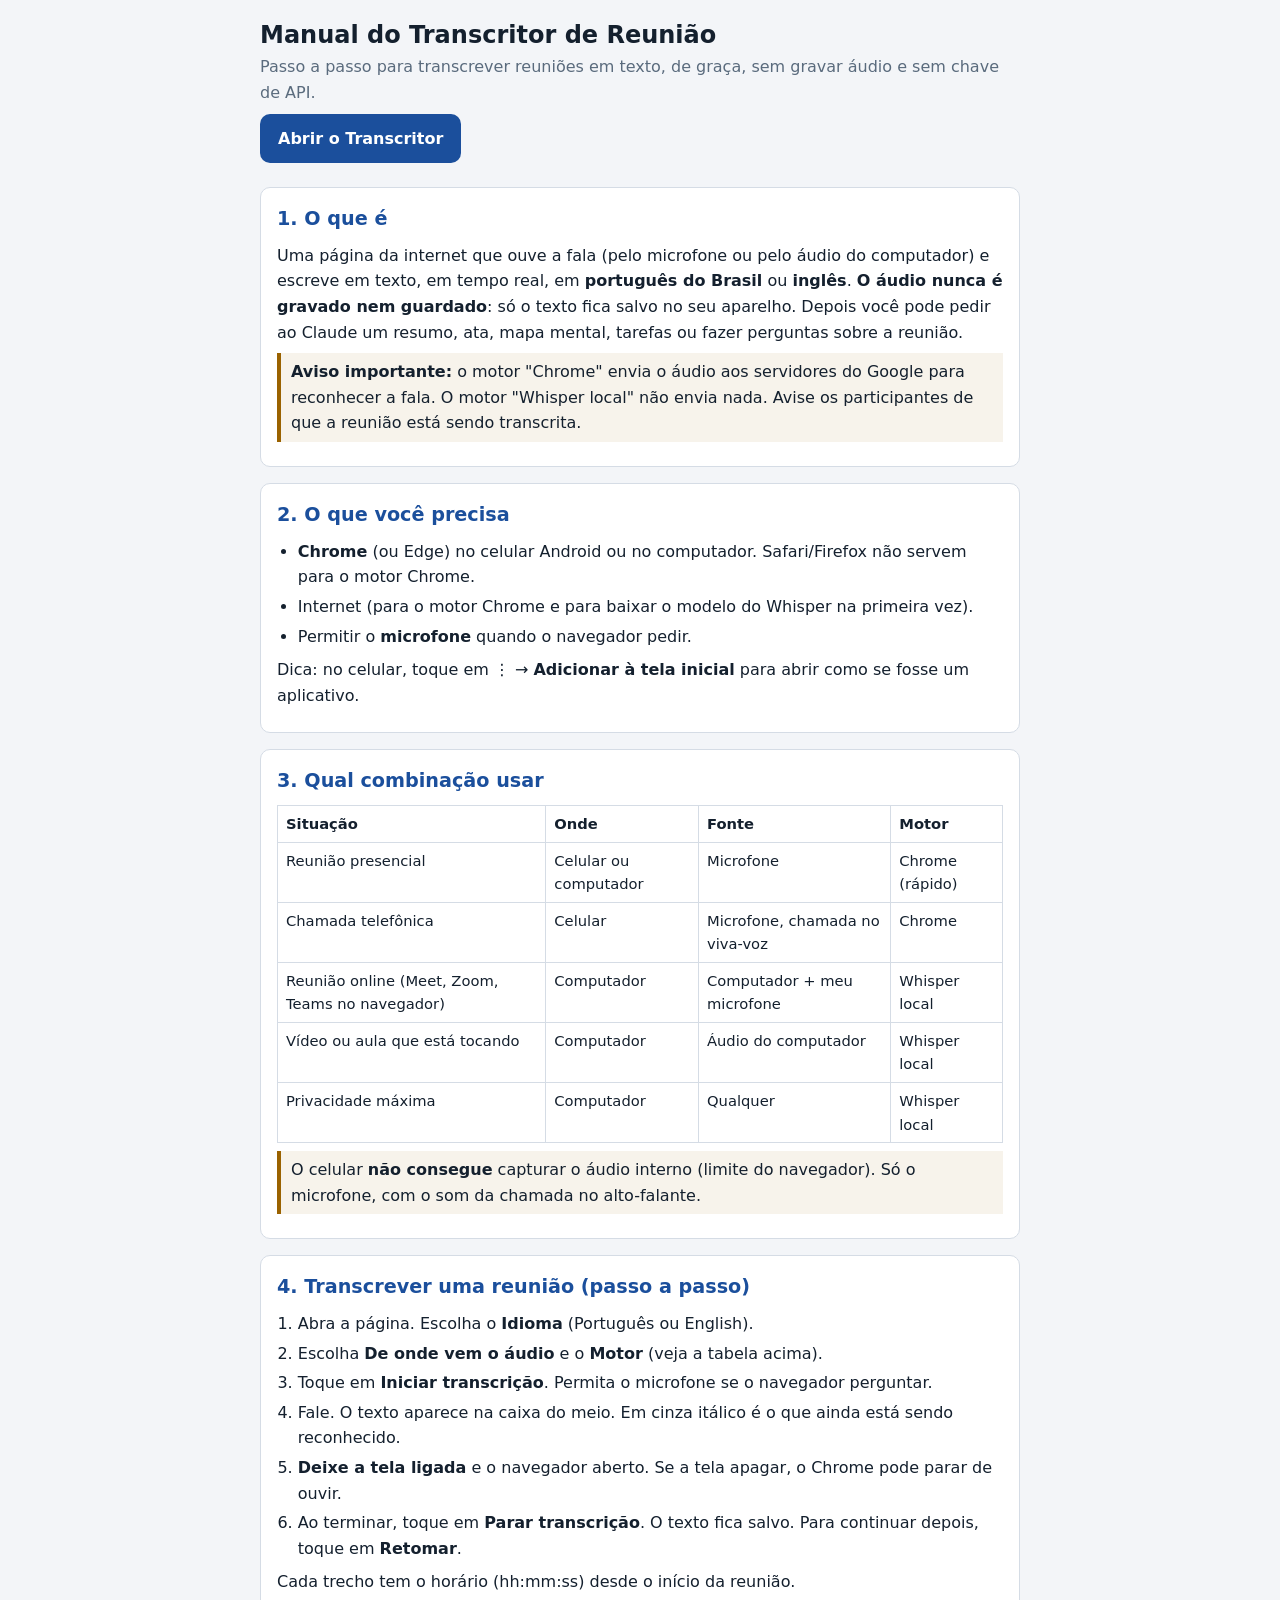
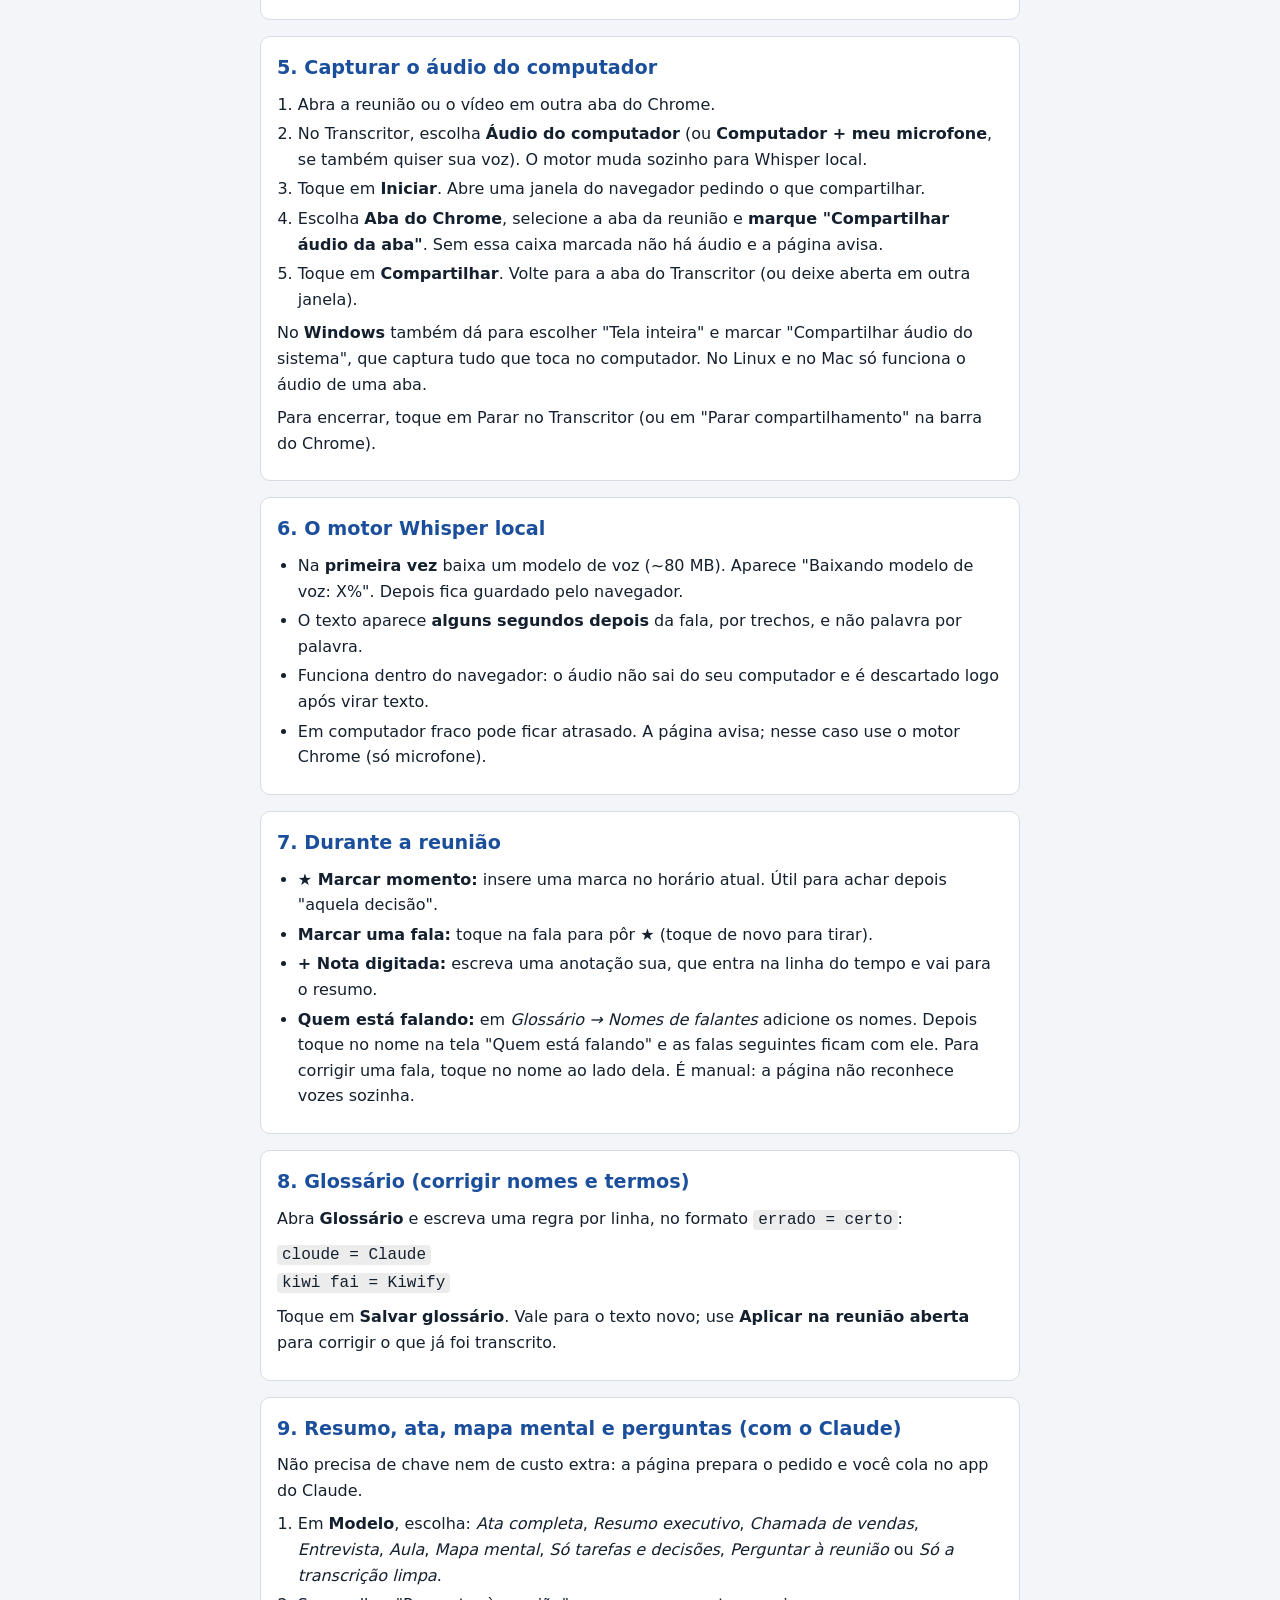
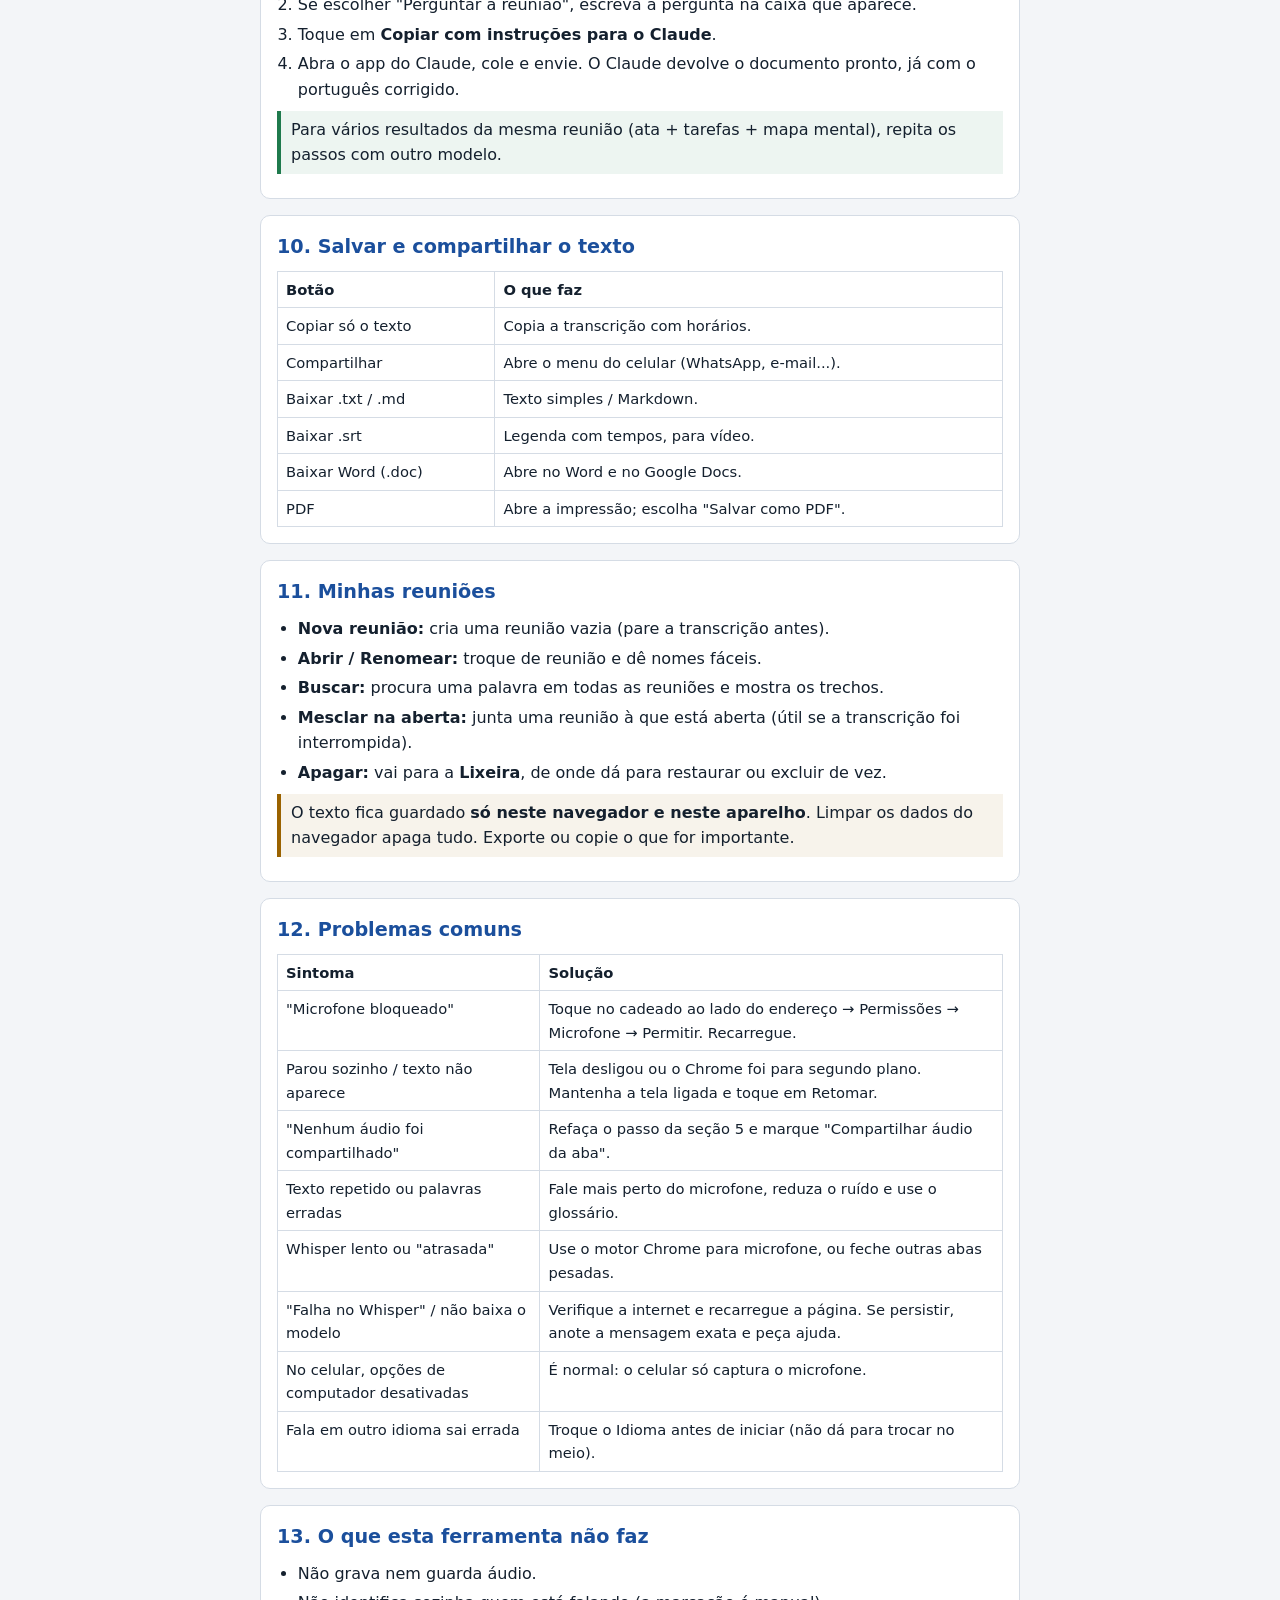
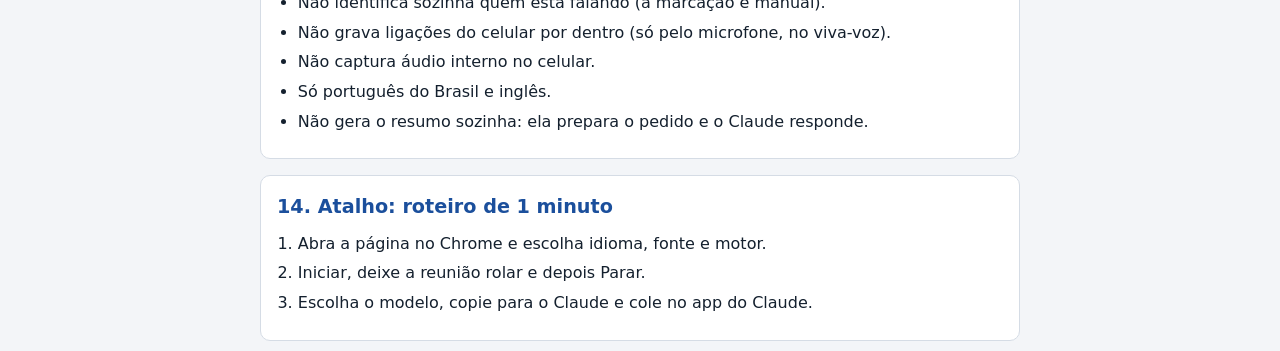
==== manual.html @ 5c4c9338 "Transcritor v2: inglês, áudio do computador, Whisper local, destaques, falantes, glossário, reuniões" ====
<!doctype html>
<html lang="pt-BR">
<head>
<meta charset="utf-8">
<meta name="viewport" content="width=device-width, initial-scale=1, viewport-fit=cover">
<meta name="color-scheme" content="light dark">
<title>Manual do Transcritor</title>
<style>
  :root { --bg:#f3f5f8; --fg:#14202e; --muted:#5a6b7d; --card:#fff; --line:#d5dce5; --accent:#1b4f9c; --warn:#9a6200; --ok:#1f7a4d; }
  @media (prefers-color-scheme: dark) { :root { --bg:#0e151d; --fg:#e6edf5; --muted:#93a3b5; --card:#172230; --line:#2a3a4d; --accent:#6fa3ec; --warn:#e0a84a; --ok:#4cc58a; } }
  * { box-sizing: border-box; }
  body { margin:0; background:var(--bg); color:var(--fg); font:16px/1.6 system-ui,-apple-system,"Segoe UI",Roboto,sans-serif; padding:16px; }
  main { max-width:760px; margin:0 auto; display:flex; flex-direction:column; gap:16px; }
  h1 { font-size:1.5rem; margin:0; } h2 { font-size:1.2rem; margin:0 0 8px; color:var(--accent); } h3 { font-size:1rem; margin:14px 0 4px; }
  section { background:var(--card); border:1px solid var(--line); border-radius:10px; padding:16px; }
  p { margin:0 0 8px; } ol, ul { margin:0 0 8px; padding-left:1.3rem; } li { margin-bottom:4px; }
  .sub { color:var(--muted); }
  .aviso { border-left:4px solid var(--warn); padding:6px 10px; background:rgba(154,98,0,.08); margin:8px 0; }
  .ok { border-left:4px solid var(--ok); padding:6px 10px; background:rgba(31,122,77,.08); margin:8px 0; }
  table { border-collapse:collapse; width:100%; font-size:.92rem; } th, td { border:1px solid var(--line); padding:6px 8px; text-align:left; vertical-align:top; }
  code { background:rgba(127,127,127,.15); padding:1px 5px; border-radius:4px; }
  a { color:var(--accent); }
  .botao { display:inline-block; padding:12px 18px; background:var(--accent); color:#fff; border-radius:10px; font-weight:700; text-decoration:none; }
  @media print { body { background:#fff; color:#000; } section { break-inside:avoid; } }
</style>
</head>
<body>
<main>
  <header>
    <h1>Manual do Transcritor de Reunião</h1>
    <p class="sub">Passo a passo para transcrever reuniões em texto, de graça, sem gravar áudio e sem chave de API.</p>
    <p><a class="botao" href="./">Abrir o Transcritor</a></p>
  </header>

  <section>
    <h2>1. O que é</h2>
    <p>Uma página da internet que ouve a fala (pelo microfone ou pelo áudio do computador) e escreve em texto, em tempo real, em <b>português do Brasil</b> ou <b>inglês</b>. <b>O áudio nunca é gravado nem guardado</b>: só o texto fica salvo no seu aparelho. Depois você pode pedir ao Claude um resumo, ata, mapa mental, tarefas ou fazer perguntas sobre a reunião.</p>
    <div class="aviso"><b>Aviso importante:</b> o motor "Chrome" envia o áudio aos servidores do Google para reconhecer a fala. O motor "Whisper local" não envia nada. Avise os participantes de que a reunião está sendo transcrita.</div>
  </section>

  <section>
    <h2>2. O que você precisa</h2>
    <ul>
      <li><b>Chrome</b> (ou Edge) no celular Android ou no computador. Safari/Firefox não servem para o motor Chrome.</li>
      <li>Internet (para o motor Chrome e para baixar o modelo do Whisper na primeira vez).</li>
      <li>Permitir o <b>microfone</b> quando o navegador pedir.</li>
    </ul>
    <p>Dica: no celular, toque em ⋮ → <b>Adicionar à tela inicial</b> para abrir como se fosse um aplicativo.</p>
  </section>

  <section>
    <h2>3. Qual combinação usar</h2>
    <table>
      <tr><th>Situação</th><th>Onde</th><th>Fonte</th><th>Motor</th></tr>
      <tr><td>Reunião presencial</td><td>Celular ou computador</td><td>Microfone</td><td>Chrome (rápido)</td></tr>
      <tr><td>Chamada telefônica</td><td>Celular</td><td>Microfone, chamada no viva-voz</td><td>Chrome</td></tr>
      <tr><td>Reunião online (Meet, Zoom, Teams no navegador)</td><td>Computador</td><td>Computador + meu microfone</td><td>Whisper local</td></tr>
      <tr><td>Vídeo ou aula que está tocando</td><td>Computador</td><td>Áudio do computador</td><td>Whisper local</td></tr>
      <tr><td>Privacidade máxima</td><td>Computador</td><td>Qualquer</td><td>Whisper local</td></tr>
    </table>
    <div class="aviso">O celular <b>não consegue</b> capturar o áudio interno (limite do navegador). Só o microfone, com o som da chamada no alto-falante.</div>
  </section>

  <section>
    <h2>4. Transcrever uma reunião (passo a passo)</h2>
    <ol>
      <li>Abra a página. Escolha o <b>Idioma</b> (Português ou English).</li>
      <li>Escolha <b>De onde vem o áudio</b> e o <b>Motor</b> (veja a tabela acima).</li>
      <li>Toque em <b>Iniciar transcrição</b>. Permita o microfone se o navegador perguntar.</li>
      <li>Fale. O texto aparece na caixa do meio. Em cinza itálico é o que ainda está sendo reconhecido.</li>
      <li><b>Deixe a tela ligada</b> e o navegador aberto. Se a tela apagar, o Chrome pode parar de ouvir.</li>
      <li>Ao terminar, toque em <b>Parar transcrição</b>. O texto fica salvo. Para continuar depois, toque em <b>Retomar</b>.</li>
    </ol>
    <p>Cada trecho tem o horário (hh:mm:ss) desde o início da reunião.</p>
  </section>

  <section>
    <h2>5. Capturar o áudio do computador</h2>
    <ol>
      <li>Abra a reunião ou o vídeo em outra aba do Chrome.</li>
      <li>No Transcritor, escolha <b>Áudio do computador</b> (ou <b>Computador + meu microfone</b>, se também quiser sua voz). O motor muda sozinho para Whisper local.</li>
      <li>Toque em <b>Iniciar</b>. Abre uma janela do navegador pedindo o que compartilhar.</li>
      <li>Escolha <b>Aba do Chrome</b>, selecione a aba da reunião e <b>marque "Compartilhar áudio da aba"</b>. Sem essa caixa marcada não há áudio e a página avisa.</li>
      <li>Toque em <b>Compartilhar</b>. Volte para a aba do Transcritor (ou deixe aberta em outra janela).</li>
    </ol>
    <p>No <b>Windows</b> também dá para escolher "Tela inteira" e marcar "Compartilhar áudio do sistema", que captura tudo que toca no computador. No Linux e no Mac só funciona o áudio de uma aba.</p>
    <p>Para encerrar, toque em Parar no Transcritor (ou em "Parar compartilhamento" na barra do Chrome).</p>
  </section>

  <section>
    <h2>6. O motor Whisper local</h2>
    <ul>
      <li>Na <b>primeira vez</b> baixa um modelo de voz (~80 MB). Aparece "Baixando modelo de voz: X%". Depois fica guardado pelo navegador.</li>
      <li>O texto aparece <b>alguns segundos depois</b> da fala, por trechos, e não palavra por palavra.</li>
      <li>Funciona dentro do navegador: o áudio não sai do seu computador e é descartado logo após virar texto.</li>
      <li>Em computador fraco pode ficar atrasado. A página avisa; nesse caso use o motor Chrome (só microfone).</li>
    </ul>
  </section>

  <section>
    <h2>7. Durante a reunião</h2>
    <ul>
      <li><b>★ Marcar momento:</b> insere uma marca no horário atual. Útil para achar depois "aquela decisão".</li>
      <li><b>Marcar uma fala:</b> toque na fala para pôr ★ (toque de novo para tirar).</li>
      <li><b>+ Nota digitada:</b> escreva uma anotação sua, que entra na linha do tempo e vai para o resumo.</li>
      <li><b>Quem está falando:</b> em <i>Glossário → Nomes de falantes</i> adicione os nomes. Depois toque no nome na tela "Quem está falando" e as falas seguintes ficam com ele. Para corrigir uma fala, toque no nome ao lado dela. É manual: a página não reconhece vozes sozinha.</li>
    </ul>
  </section>

  <section>
    <h2>8. Glossário (corrigir nomes e termos)</h2>
    <p>Abra <b>Glossário</b> e escreva uma regra por linha, no formato <code>errado = certo</code>:</p>
    <p><code>cloude = Claude</code><br><code>kiwi fai = Kiwify</code></p>
    <p>Toque em <b>Salvar glossário</b>. Vale para o texto novo; use <b>Aplicar na reunião aberta</b> para corrigir o que já foi transcrito.</p>
  </section>

  <section>
    <h2>9. Resumo, ata, mapa mental e perguntas (com o Claude)</h2>
    <p>Não precisa de chave nem de custo extra: a página prepara o pedido e você cola no app do Claude.</p>
    <ol>
      <li>Em <b>Modelo</b>, escolha: <i>Ata completa</i>, <i>Resumo executivo</i>, <i>Chamada de vendas</i>, <i>Entrevista</i>, <i>Aula</i>, <i>Mapa mental</i>, <i>Só tarefas e decisões</i>, <i>Perguntar à reunião</i> ou <i>Só a transcrição limpa</i>.</li>
      <li>Se escolher "Perguntar à reunião", escreva a pergunta na caixa que aparece.</li>
      <li>Toque em <b>Copiar com instruções para o Claude</b>.</li>
      <li>Abra o app do Claude, cole e envie. O Claude devolve o documento pronto, já com o português corrigido.</li>
    </ol>
    <div class="ok">Para vários resultados da mesma reunião (ata + tarefas + mapa mental), repita os passos com outro modelo.</div>
  </section>

  <section>
    <h2>10. Salvar e compartilhar o texto</h2>
    <table>
      <tr><th>Botão</th><th>O que faz</th></tr>
      <tr><td>Copiar só o texto</td><td>Copia a transcrição com horários.</td></tr>
      <tr><td>Compartilhar</td><td>Abre o menu do celular (WhatsApp, e-mail...).</td></tr>
      <tr><td>Baixar .txt / .md</td><td>Texto simples / Markdown.</td></tr>
      <tr><td>Baixar .srt</td><td>Legenda com tempos, para vídeo.</td></tr>
      <tr><td>Baixar Word (.doc)</td><td>Abre no Word e no Google Docs.</td></tr>
      <tr><td>PDF</td><td>Abre a impressão; escolha "Salvar como PDF".</td></tr>
    </table>
  </section>

  <section>
    <h2>11. Minhas reuniões</h2>
    <ul>
      <li><b>Nova reunião:</b> cria uma reunião vazia (pare a transcrição antes).</li>
      <li><b>Abrir / Renomear:</b> troque de reunião e dê nomes fáceis.</li>
      <li><b>Buscar:</b> procura uma palavra em todas as reuniões e mostra os trechos.</li>
      <li><b>Mesclar na aberta:</b> junta uma reunião à que está aberta (útil se a transcrição foi interrompida).</li>
      <li><b>Apagar:</b> vai para a <b>Lixeira</b>, de onde dá para restaurar ou excluir de vez.</li>
    </ul>
    <div class="aviso">O texto fica guardado <b>só neste navegador e neste aparelho</b>. Limpar os dados do navegador apaga tudo. Exporte ou copie o que for importante.</div>
  </section>

  <section>
    <h2>12. Problemas comuns</h2>
    <table>
      <tr><th>Sintoma</th><th>Solução</th></tr>
      <tr><td>"Microfone bloqueado"</td><td>Toque no cadeado ao lado do endereço → Permissões → Microfone → Permitir. Recarregue.</td></tr>
      <tr><td>Parou sozinho / texto não aparece</td><td>Tela desligou ou o Chrome foi para segundo plano. Mantenha a tela ligada e toque em Retomar.</td></tr>
      <tr><td>"Nenhum áudio foi compartilhado"</td><td>Refaça o passo da seção 5 e marque "Compartilhar áudio da aba".</td></tr>
      <tr><td>Texto repetido ou palavras erradas</td><td>Fale mais perto do microfone, reduza o ruído e use o glossário.</td></tr>
      <tr><td>Whisper lento ou "atrasada"</td><td>Use o motor Chrome para microfone, ou feche outras abas pesadas.</td></tr>
      <tr><td>"Falha no Whisper" / não baixa o modelo</td><td>Verifique a internet e recarregue a página. Se persistir, anote a mensagem exata e peça ajuda.</td></tr>
      <tr><td>No celular, opções de computador desativadas</td><td>É normal: o celular só captura o microfone.</td></tr>
      <tr><td>Fala em outro idioma sai errada</td><td>Troque o Idioma antes de iniciar (não dá para trocar no meio).</td></tr>
    </table>
  </section>

  <section>
    <h2>13. O que esta ferramenta não faz</h2>
    <ul>
      <li>Não grava nem guarda áudio.</li>
      <li>Não identifica sozinha quem está falando (a marcação é manual).</li>
      <li>Não grava ligações do celular por dentro (só pelo microfone, no viva-voz).</li>
      <li>Não captura áudio interno no celular.</li>
      <li>Só português do Brasil e inglês.</li>
      <li>Não gera o resumo sozinha: ela prepara o pedido e o Claude responde.</li>
    </ul>
  </section>

  <section>
    <h2>14. Atalho: roteiro de 1 minuto</h2>
    <ol>
      <li>Abra a página no Chrome e escolha idioma, fonte e motor.</li>
      <li>Iniciar, deixe a reunião rolar e depois Parar.</li>
      <li>Escolha o modelo, copie para o Claude e cole no app do Claude.</li>
    </ol>
  </section>
</main>
</body>
</html>
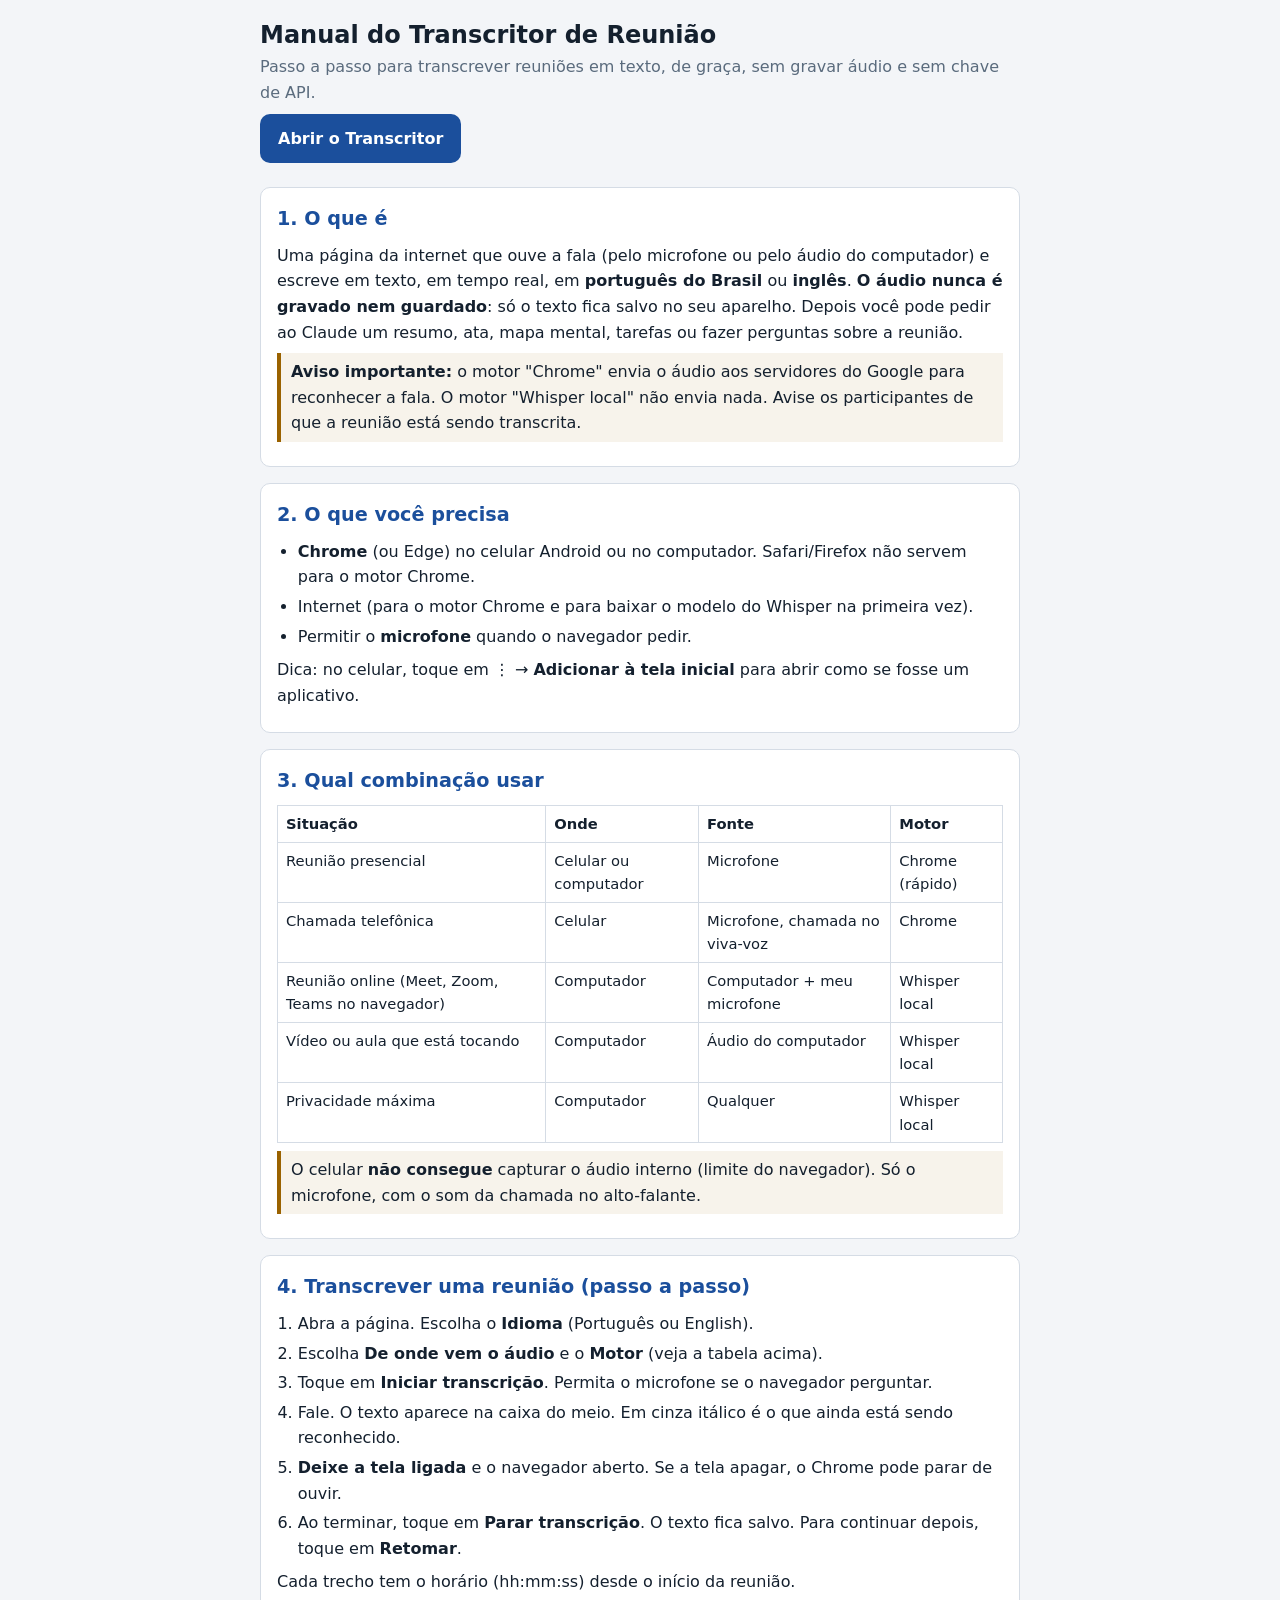
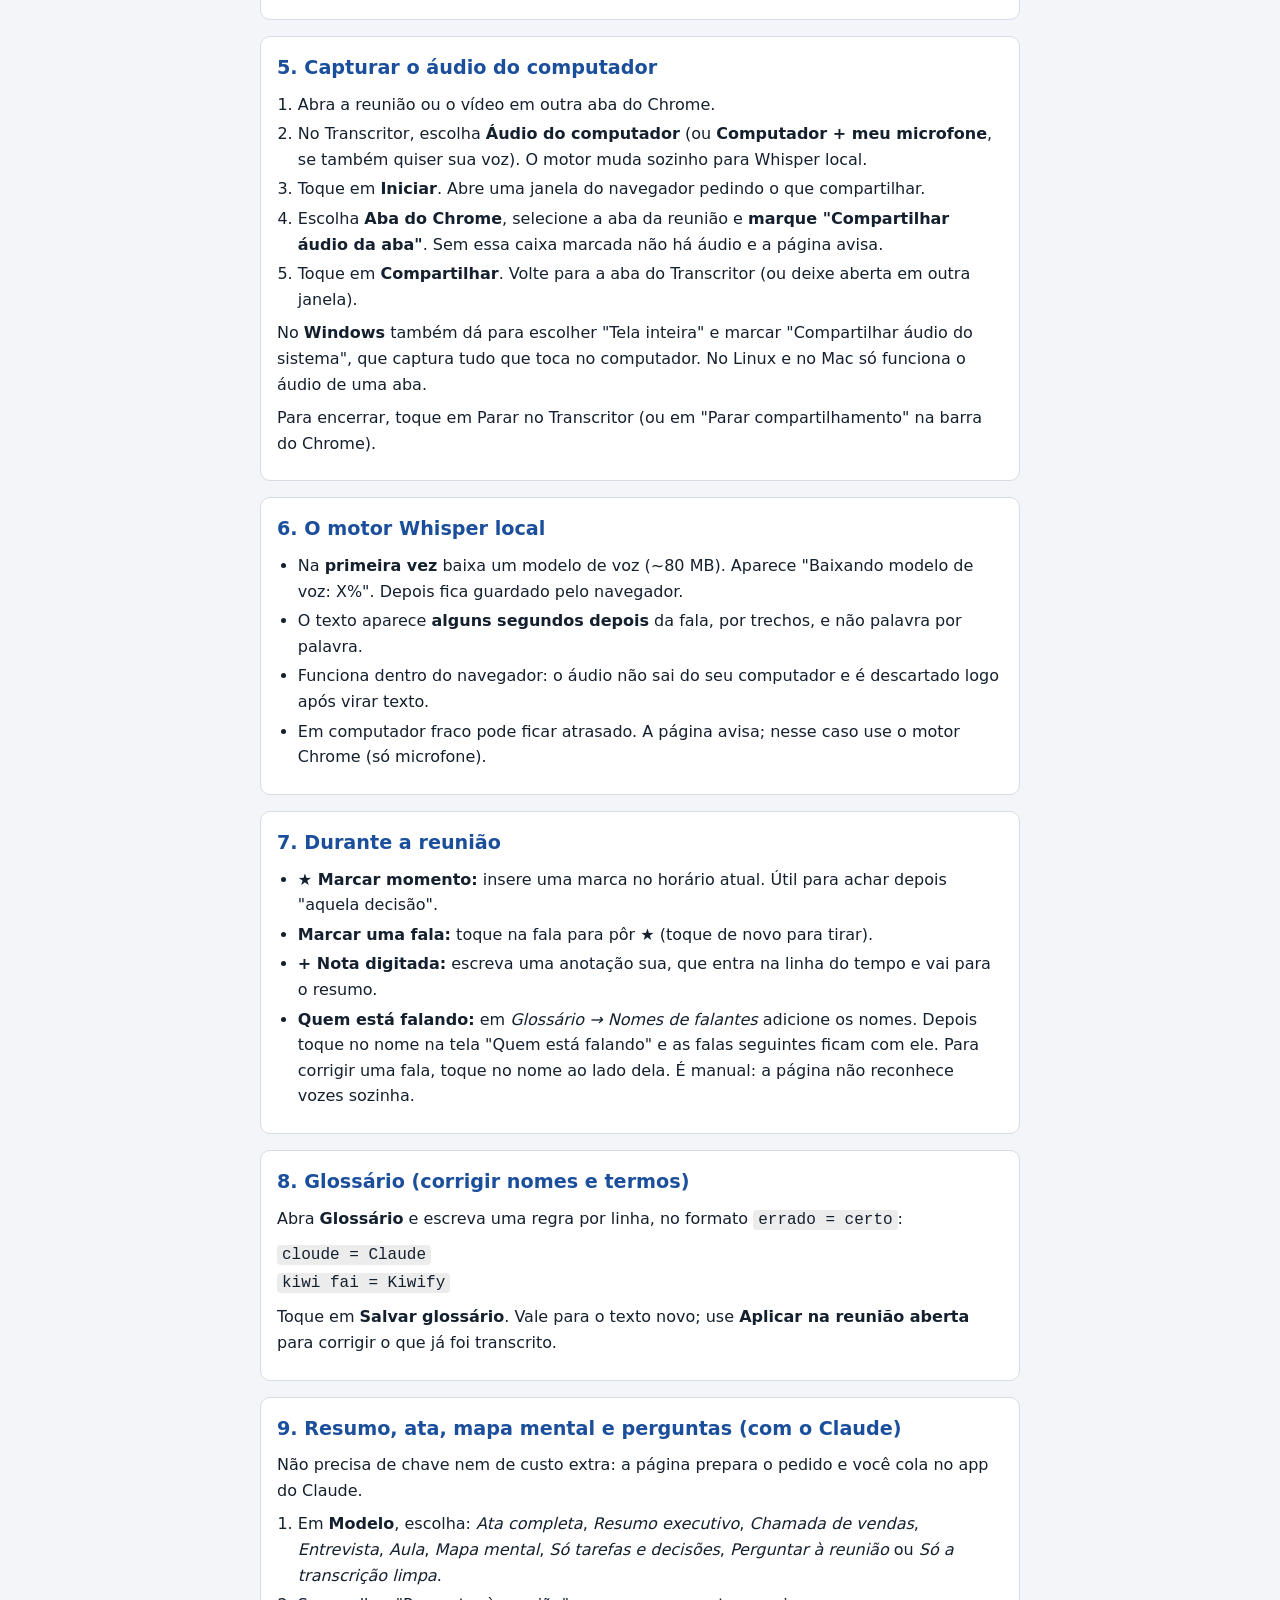
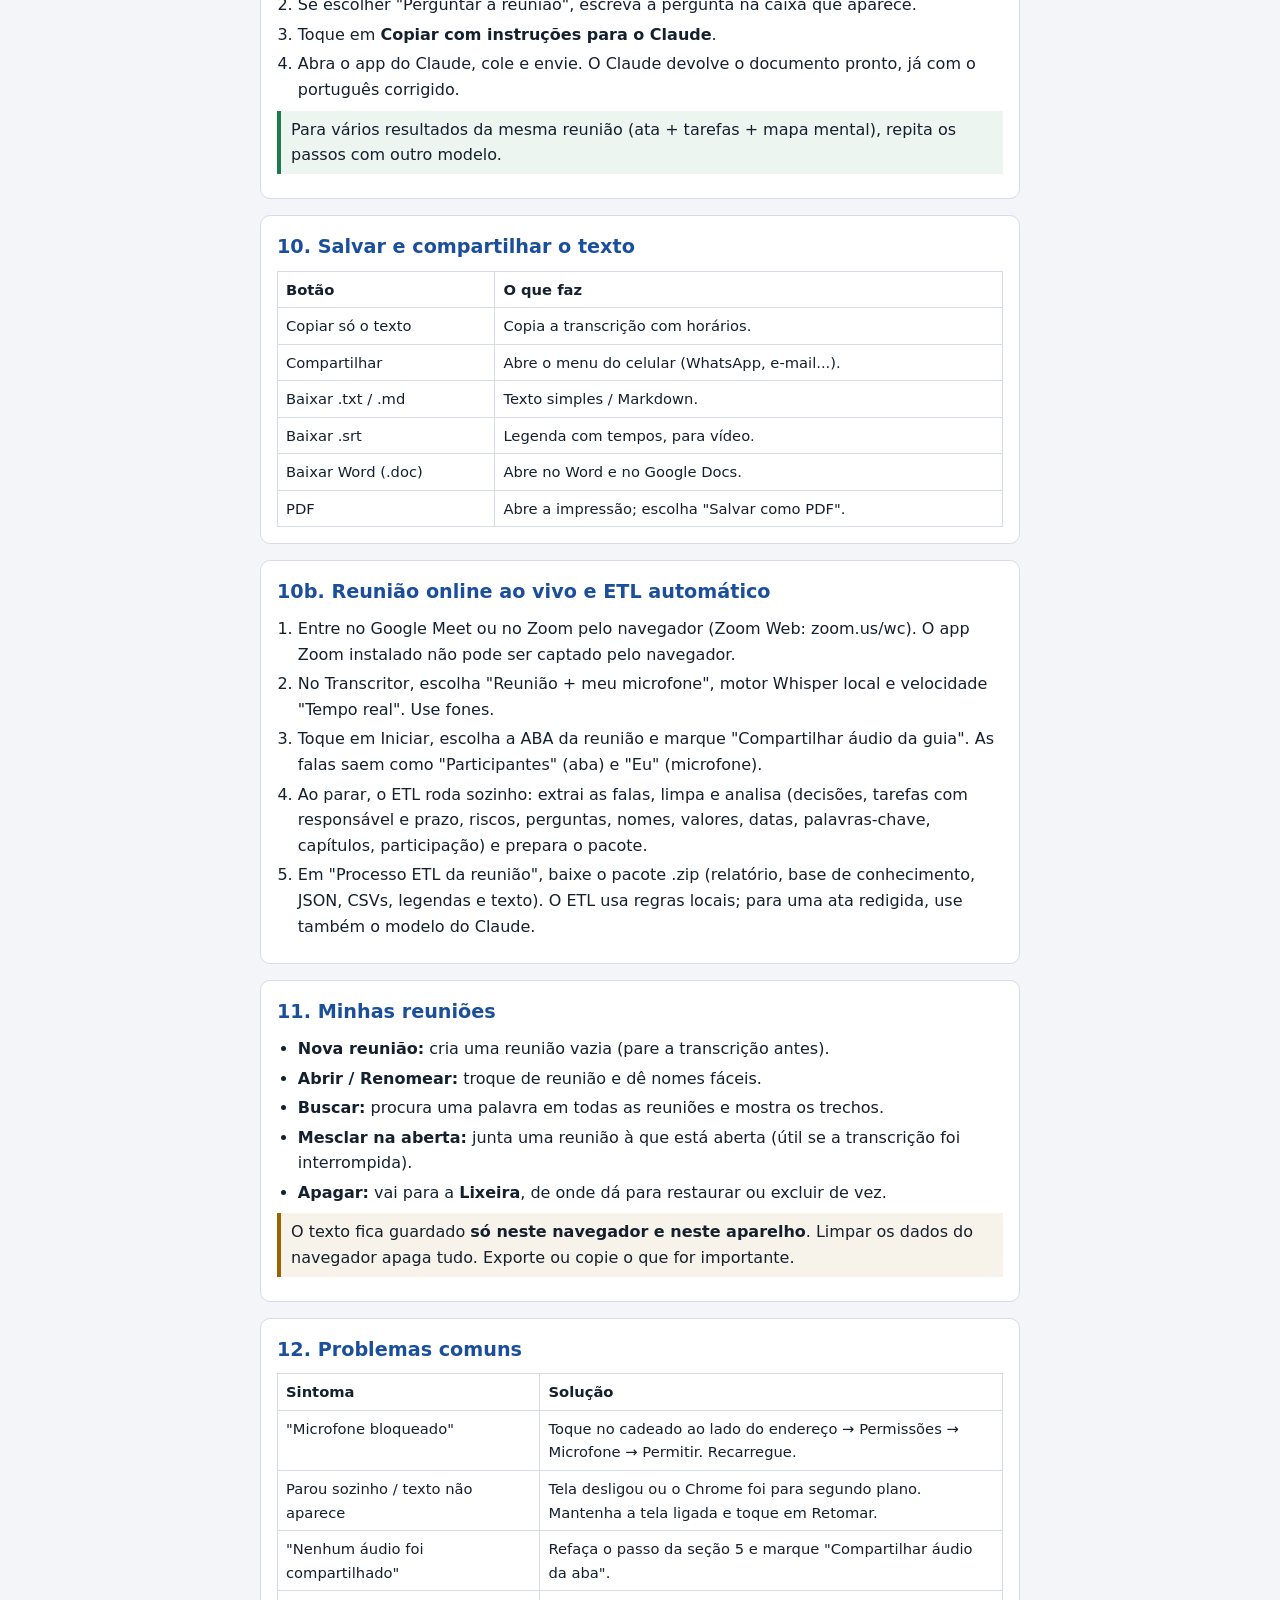
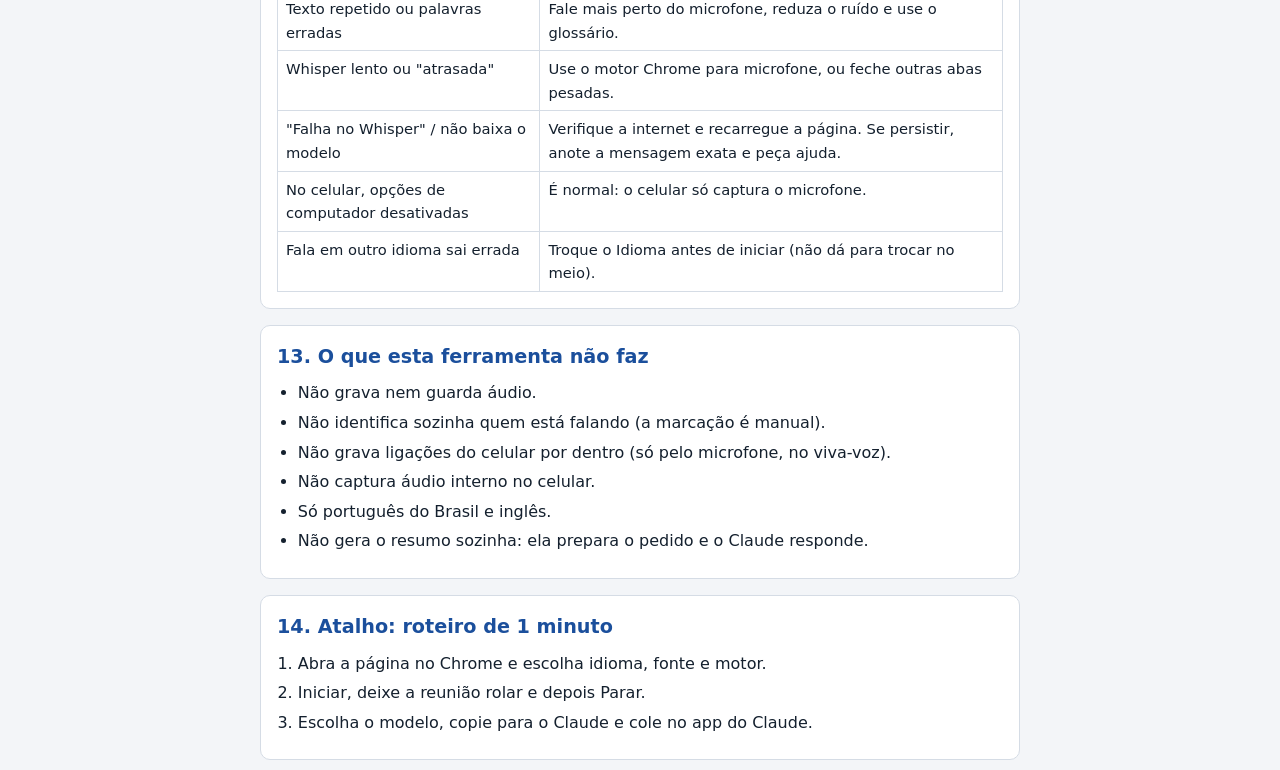
==== commit 9fd99b06: "Reunião online em tempo real (Participantes/Eu, velocidade do Whisper) e ETL completo com pacote .zi" ====
--- a/manual.html
+++ b/manual.html
@@ -2,6 +2,7 @@
 <html lang="pt-BR">
 <head>
 <meta charset="utf-8">
+<meta name="robots" content="noindex, nofollow">
 <meta name="viewport" content="width=device-width, initial-scale=1, viewport-fit=cover">
 <meta name="color-scheme" content="light dark">
 <title>Manual do Transcritor</title>
@@ -140,6 +141,17 @@
   </section>
 
   <section>
+    <h2>10b. Reunião online ao vivo e ETL automático</h2>
+    <ol>
+      <li>Entre no Google Meet ou no Zoom pelo navegador (Zoom Web: zoom.us/wc). O app Zoom instalado não pode ser captado pelo navegador.</li>
+      <li>No Transcritor, escolha "Reunião + meu microfone", motor Whisper local e velocidade "Tempo real". Use fones.</li>
+      <li>Toque em Iniciar, escolha a ABA da reunião e marque "Compartilhar áudio da guia". As falas saem como "Participantes" (aba) e "Eu" (microfone).</li>
+      <li>Ao parar, o ETL roda sozinho: extrai as falas, limpa e analisa (decisões, tarefas com responsável e prazo, riscos, perguntas, nomes, valores, datas, palavras-chave, capítulos, participação) e prepara o pacote.</li>
+      <li>Em "Processo ETL da reunião", baixe o pacote .zip (relatório, base de conhecimento, JSON, CSVs, legendas e texto). O ETL usa regras locais; para uma ata redigida, use também o modelo do Claude.</li>
+    </ol>
+  </section>
+
+  <section>
     <h2>11. Minhas reuniões</h2>
     <ul>
       <li><b>Nova reunião:</b> cria uma reunião vazia (pare a transcrição antes).</li>
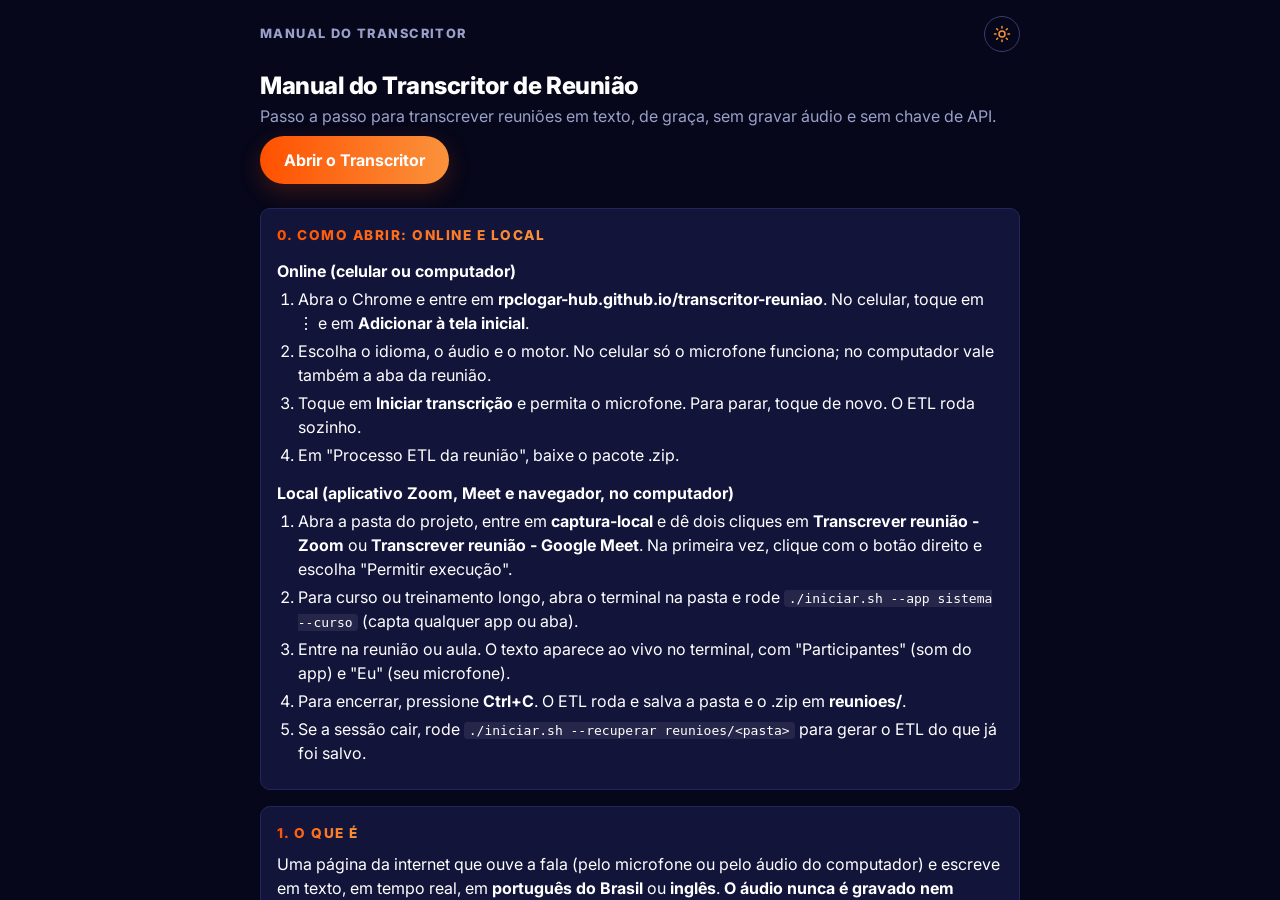
==== commit 25af95b9: "Design Palco (azul/laranja, claro/escuro) no transcritor e no manual; modo --curso, recuperação e co" ====
--- a/manual.html
+++ b/manual.html
@@ -4,34 +4,65 @@
 <meta charset="utf-8">
 <meta name="robots" content="noindex, nofollow">
 <meta name="viewport" content="width=device-width, initial-scale=1, viewport-fit=cover">
-<meta name="color-scheme" content="light dark">
+<meta name="color-scheme" content="dark light">
 <title>Manual do Transcritor</title>
+<link rel="preconnect" href="https://fonts.googleapis.com">
+<link href="https://fonts.googleapis.com/css2?family=Inter:wght@300;400;500;600;700;800&display=swap" rel="stylesheet">
+<link rel="stylesheet" href="palco-base.css">
 <style>
-  :root { --bg:#f3f5f8; --fg:#14202e; --muted:#5a6b7d; --card:#fff; --line:#d5dce5; --accent:#1b4f9c; --warn:#9a6200; --ok:#1f7a4d; }
-  @media (prefers-color-scheme: dark) { :root { --bg:#0e151d; --fg:#e6edf5; --muted:#93a3b5; --card:#172230; --line:#2a3a4d; --accent:#6fa3ec; --warn:#e0a84a; --ok:#4cc58a; } }
-  * { box-sizing: border-box; }
-  body { margin:0; background:var(--bg); color:var(--fg); font:16px/1.6 system-ui,-apple-system,"Segoe UI",Roboto,sans-serif; padding:16px; }
-  main { max-width:760px; margin:0 auto; display:flex; flex-direction:column; gap:16px; }
-  h1 { font-size:1.5rem; margin:0; } h2 { font-size:1.2rem; margin:0 0 8px; color:var(--accent); } h3 { font-size:1rem; margin:14px 0 4px; }
-  section { background:var(--card); border:1px solid var(--line); border-radius:10px; padding:16px; }
-  p { margin:0 0 8px; } ol, ul { margin:0 0 8px; padding-left:1.3rem; } li { margin-bottom:4px; }
-  .sub { color:var(--muted); }
-  .aviso { border-left:4px solid var(--warn); padding:6px 10px; background:rgba(154,98,0,.08); margin:8px 0; }
-  .ok { border-left:4px solid var(--ok); padding:6px 10px; background:rgba(31,122,77,.08); margin:8px 0; }
-  table { border-collapse:collapse; width:100%; font-size:.92rem; } th, td { border:1px solid var(--line); padding:6px 8px; text-align:left; vertical-align:top; }
-  code { background:rgba(127,127,127,.15); padding:1px 5px; border-radius:4px; }
-  a { color:var(--accent); }
-  .botao { display:inline-block; padding:12px 18px; background:var(--accent); color:#fff; border-radius:10px; font-weight:700; text-decoration:none; }
-  @media print { body { background:#fff; color:#000; } section { break-inside:avoid; } }
+  html, body { margin: 0; background: #06071a; }
+  .palco { color-scheme: dark; justify-content: flex-start; align-items: center; padding-bottom: 32px;
+    --pl-ok: #4cc58a; --pl-warn: #e0a84a; }
+  .palco.claro { color-scheme: light; --pl-ok: #1f7a4d; --pl-warn: #9a6200; }
+  main { width: 100%; max-width: 760px; display: flex; flex-direction: column; gap: 16px; }
+  h1 { font-size: 1.5rem; font-weight: 800; letter-spacing: -.02em; }
+  h2 { font-size: .85rem; font-weight: 800; letter-spacing: .11em; text-transform: uppercase; margin: 0 0 8px; background: var(--pl-grad); -webkit-background-clip: text; background-clip: text; color: transparent; width: fit-content; }
+  h3 { font-size: 1rem; margin: 14px 0 4px; }
+  section { background: var(--pl-surface); border: 1px solid var(--pl-line); border-radius: 10px; padding: 16px; }
+  p { margin: 0 0 8px; } ol, ul { margin: 0 0 8px; padding-left: 1.3rem; } li { margin-bottom: 4px; }
+  .sub { color: var(--pl-muted); }
+  .aviso { border-left: 4px solid var(--pl-warn); padding: 6px 10px; margin: 8px 0; background: var(--pl-hover); }
+  .ok { border-left: 4px solid var(--pl-ok); padding: 6px 10px; margin: 8px 0; background: var(--pl-hover); }
+  table { border-collapse: collapse; width: 100%; font-size: .92rem; } th, td { border: 1px solid var(--pl-line); padding: 6px 8px; text-align: left; vertical-align: top; }
+  code { background: var(--pl-hover); padding: 1px 5px; border-radius: 4px; overflow-wrap: anywhere; }
+  a { color: var(--pl-orange-light); } .palco.claro a { color: var(--pl-blue); }
+  a.botao { display: inline-block; padding: 12px 24px; background: var(--pl-grad); color: #fff; border-radius: 999px; font-weight: 700; text-decoration: none; box-shadow: 0 8px 24px #ff510033; }
+  .palco.claro a.botao { color: #fff; }
+  @media print { .palco { position: static; } body { background: #fff; } }
 </style>
 </head>
 <body>
+<div class="palco" id="palco">
 <main>
+  <div class="p-top"><span>Manual do transcritor</span><div class="p-acts">
+    <button type="button" class="p-tema" id="tema" aria-label="Alternar entre modo claro e escuro" title="Modo claro / escuro">
+      <svg class="sol" viewBox="0 0 24 24" width="18" height="18" fill="none" stroke="currentColor" stroke-width="2" stroke-linecap="round" aria-hidden="true"><circle cx="12" cy="12" r="4"/><path d="M12 2v2M12 20v2M4.9 4.9l1.4 1.4M17.7 17.7l1.4 1.4M2 12h2M20 12h2M4.9 19.1l1.4-1.4M17.7 6.3l1.4-1.4"/></svg>
+      <svg class="lua" viewBox="0 0 24 24" width="18" height="18" fill="none" stroke="currentColor" stroke-width="2" stroke-linecap="round" stroke-linejoin="round" aria-hidden="true"><path d="M21 12.8A9 9 0 1 1 11.2 3a7 7 0 0 0 9.8 9.8z"/></svg>
+    </button></div></div>
   <header>
     <h1>Manual do Transcritor de Reunião</h1>
     <p class="sub">Passo a passo para transcrever reuniões em texto, de graça, sem gravar áudio e sem chave de API.</p>
     <p><a class="botao" href="./">Abrir o Transcritor</a></p>
   </header>
+
+  <section>
+    <h2>0. Como abrir: online e local</h2>
+    <h3>Online (celular ou computador)</h3>
+    <ol>
+      <li>Abra o Chrome e entre em <b>rpclogar-hub.github.io/transcritor-reuniao</b>. No celular, toque em ⋮ e em <b>Adicionar à tela inicial</b>.</li>
+      <li>Escolha o idioma, o áudio e o motor. No celular só o microfone funciona; no computador vale também a aba da reunião.</li>
+      <li>Toque em <b>Iniciar transcrição</b> e permita o microfone. Para parar, toque de novo. O ETL roda sozinho.</li>
+      <li>Em "Processo ETL da reunião", baixe o pacote .zip.</li>
+    </ol>
+    <h3>Local (aplicativo Zoom, Meet e navegador, no computador)</h3>
+    <ol>
+      <li>Abra a pasta do projeto, entre em <b>captura-local</b> e dê dois cliques em <b>Transcrever reunião - Zoom</b> ou <b>Transcrever reunião - Google Meet</b>. Na primeira vez, clique com o botão direito e escolha "Permitir execução".</li>
+      <li>Para curso ou treinamento longo, abra o terminal na pasta e rode <code>./iniciar.sh --app sistema --curso</code> (capta qualquer app ou aba).</li>
+      <li>Entre na reunião ou aula. O texto aparece ao vivo no terminal, com "Participantes" (som do app) e "Eu" (seu microfone).</li>
+      <li>Para encerrar, pressione <b>Ctrl+C</b>. O ETL roda e salva a pasta e o .zip em <b>reunioes/</b>.</li>
+      <li>Se a sessão cair, rode <code>./iniciar.sh --recuperar reunioes/&lt;pasta&gt;</code> para gerar o ETL do que já foi salvo.</li>
+    </ol>
+  </section>
 
   <section>
     <h2>1. O que é</h2>
@@ -199,5 +230,10 @@
     </ol>
   </section>
 </main>
+</div>
+<script>
+(function(){var P=document.getElementById('palco');try{if(localStorage.getItem('palco-tema')==='c')P.classList.add('claro');}catch(e){}
+document.getElementById('tema').addEventListener('click',function(){var c=P.classList.toggle('claro');try{localStorage.setItem('palco-tema',c?'c':'e');}catch(e){}});})();
+</script>
 </body>
 </html>
--- a/palco-base.css
+++ b/palco-base.css
@@ -0,0 +1,167 @@
+/* ==========================================================================
+   Design system "Palco": fundo azul-marinho, detalhe laranja, modo escuro/claro
+   Origem: modo palco do Metrônomo de Bateria (tela cheia). Valores medidos do original.
+   Uso: <div class="palco" id="palco"> ... </div>  (+ classe .claro para o modo claro)
+   Fonte: Inter 300-800 (Google Fonts). Fallback: Arial.
+   ========================================================================== */
+
+/* ---------- tokens: escuro é o padrão ---------- */
+.palco{
+  /* superfícies */
+  --pl-bg:#06071a;              /* fundo da tela */
+  --pl-surface:#12143a;         /* blocos, campos */
+  --pl-line:#23265a;            /* borda de bloco/campo, rodapé */
+  --pl-line-strong:#3a3d6e;     /* borda de botões redondos */
+  /* texto */
+  --pl-text:#ffffff;
+  --pl-muted:#9aa0c8;           /* rótulos, barra de topo */
+  --pl-soft:#cfd3f5;            /* texto de botão fantasma */
+  --pl-faint:#8e94bd;           /* botão discreto do rodapé */
+  --pl-dim:#5b6096;             /* número do bloco apagado */
+  /* marca */
+  --pl-blue:#1b1bf2;            /* batida/estado ativo comum */
+  --pl-blue-edge:#4c4cff;       /* borda do bloco azul aceso */
+  --pl-orange:#ff5100;          /* acento: só detalhe */
+  --pl-orange-light:#fb923c;    /* 2º tom do degradê, legenda "BPM", ícone do sol */
+  --pl-orange-edge:#ff8a4d;     /* borda do bloco laranja aceso */
+  --pl-grad:linear-gradient(90deg,#ff5100,#fb923c);
+  /* botões e campos (variam por tema) */
+  --pl-btn-border:#3a3d6e; --pl-btn-text:#cfd3f5; --pl-btn-bg:transparent;
+  --pl-seg-border:#3a3d6e; --pl-seg-text:#cfd3f5; --pl-seg-bg:transparent;
+  --pl-tile-bg:#12143a;   --pl-tile-border:#23265a; --pl-tile-text:#5b6096;
+  --pl-input-bg:#12143a;  --pl-input-border:#23265a; --pl-input-text:#fff;
+  --pl-foot-border:#23265a; --pl-foot-text:#8e94bd;
+  --pl-hover:#ffffff14;   --pl-dot:#3a3e78; --pl-dot-on:#fb923c;
+  --pl-tema-cor:#fb923c;
+  --fw:16px;                    /* espessura da moldura piscando: 6 / 10 / 16 */
+}
+/* ---------- modo claro: só troca os tokens ---------- */
+.palco.claro{
+  --pl-bg:#eef1ff; --pl-surface:#fff; --pl-line:#cbd4f1; --pl-line-strong:#cbd4f1;
+  --pl-text:#0e0f2c; --pl-muted:#4a5072;
+  --pl-blue-edge:#1b1bf2; --pl-orange-edge:#ff5100;
+  --pl-btn-border:#cbd4f1; --pl-btn-text:#1b1bf2; --pl-btn-bg:#fff;
+  --pl-seg-border:#1b1bf2; --pl-seg-text:#1b1bf2; --pl-seg-bg:#fff;
+  --pl-tile-bg:#fff; --pl-tile-border:#cbd4f1; --pl-tile-text:#4a5072;
+  --pl-input-bg:#fff; --pl-input-border:#cbd4f1; --pl-input-text:#0e0f2c;
+  --pl-foot-border:#cbd4f1; --pl-foot-text:#4a5072;
+  --pl-hover:#e9edff; --pl-dot:#c3cbea; --pl-dot-on:#ff5100;
+  --pl-tema-cor:#1b1bf2;
+}
+
+/* ---------- base ---------- */
+:where(.palco,.palco *){box-sizing:border-box;margin:0;padding:0}   /* :where = força zero: não vence os componentes */
+.palco{
+  position:fixed;inset:0;z-index:100;
+  display:flex;flex-direction:column;justify-content:space-between;gap:12px;
+  padding:16px 20px;overflow-y:auto;
+  font-family:"Inter",Arial,sans-serif;line-height:1.5;-webkit-font-smoothing:antialiased;
+  background:var(--pl-bg);color:var(--pl-text);
+}
+:where(.palco button){font:inherit;cursor:pointer;border:0;background:none;color:inherit}
+.palco :focus-visible{outline:3px solid var(--pl-orange-light);outline-offset:3px}
+.palco[hidden]{display:none}
+
+/* moldura que pisca: laranja no acento, azul nos demais (acende ~110 ms) */
+.palco.f1{box-shadow:inset 0 0 0 var(--fw) var(--pl-orange)}
+.palco.f{box-shadow:inset 0 0 0 var(--fw) var(--pl-blue)}
+
+/* ---------- barra do topo ---------- */
+.p-top{display:flex;justify-content:space-between;align-items:center;gap:12px;
+  color:var(--pl-muted);font-size:.8rem;font-weight:800;letter-spacing:.11em;text-transform:uppercase}
+.p-top span{white-space:nowrap;overflow:hidden;text-overflow:ellipsis}
+.p-acts{display:flex;align-items:center;gap:8px;flex:none}
+.p-sair{border:1px solid var(--pl-btn-border);border-radius:999px;padding:10px 20px;
+  color:var(--pl-btn-text);font-weight:700;background:var(--pl-btn-bg)}
+.p-tema{width:36px;height:36px;border-radius:50%;border:1px solid var(--pl-btn-border);
+  color:var(--pl-tema-cor);background:var(--pl-btn-bg);display:grid;place-items:center;padding:0}
+.p-tema .lua{display:none}
+.palco.claro .p-tema .sol{display:none}.palco.claro .p-tema .lua{display:block}
+
+/* ---------- controle segmentado (pílulas) ---------- */
+.seg{display:flex;gap:8px;flex-wrap:nowrap}
+.seg button{flex:1;padding:9px 4px;font-size:.82rem;font-weight:700;white-space:nowrap;
+  border:1px solid var(--pl-seg-border);border-radius:999px;color:var(--pl-seg-text);background:var(--pl-seg-bg)}
+.seg button:hover{background:var(--pl-hover)}
+.seg button[aria-pressed=true]{background:var(--pl-grad);border-color:transparent;color:#fff;
+  box-shadow:0 6px 18px #ff510040}
+
+/* ---------- número em destaque + slider + botão principal ---------- */
+.p-mid{text-align:center}
+.p-bpm{display:flex;align-items:center;justify-content:center;gap:clamp(12px,4vw,40px)}
+.p-bpm strong{font-size:clamp(3.2rem,min(15vw,12vh),8rem);font-weight:800;letter-spacing:-.07em;
+  line-height:1;font-variant-numeric:tabular-nums}
+.p-step{width:46px;height:46px;border-radius:50%;border:1px solid var(--pl-btn-border);
+  color:var(--pl-btn-text);background:var(--pl-btn-bg);font-size:1.6rem;font-weight:700}
+.p-mid small{display:block;color:var(--pl-orange-light);font-weight:800;letter-spacing:.2em;margin-top:2px}
+.p-mid input[type=range]{display:block;width:min(86vw,640px);height:32px;margin:6px auto 0;accent-color:var(--pl-orange)}
+.p-bot{display:flex;justify-content:center;margin-top:10px}
+.cta{padding:13px 34px;min-width:200px;border-radius:999px;font-weight:700;font-size:1.05rem;color:#fff;
+  background:var(--pl-grad);box-shadow:0 8px 24px #ff510033}
+.cta[data-on=true]{background:var(--pl-blue);box-shadow:none}   /* "Parar": azul, sem brilho */
+
+/* ---------- blocos indicadores (tiles) ---------- */
+.pfaixa{display:grid;grid-template-columns:repeat(var(--n,4),1fr);gap:10px;flex:1 1 60px;min-height:40px;max-height:150px}   /* --n = quantidade de blocos */
+.pfaixa i{position:relative;display:grid;place-items:center;border-radius:10px;border:2px solid var(--pl-tile-border);
+  background:var(--pl-tile-bg);color:var(--pl-tile-text);font-style:normal;font-weight:800;
+  font-size:clamp(1.6rem,4vw,3rem);cursor:pointer;-webkit-tap-highlight-color:transparent}
+.pfaixa i.ac{box-shadow:inset 0 5px 0 var(--pl-orange)}                /* marcador de acento (faixa no topo) */
+.pfaixa i.on{background:var(--pl-blue);border-color:var(--pl-blue-edge);color:#fff}
+.pfaixa i.on.um{background:var(--pl-orange);border-color:var(--pl-orange-edge)}
+/* pontinhos de subdivisão dentro do bloco */
+.sd{position:absolute;left:0;right:0;bottom:6px;display:flex;justify-content:center;gap:5px;pointer-events:none;font-style:normal}
+.sd u{display:block;width:6px;height:6px;border-radius:50%;background:var(--pl-dot);text-decoration:none}
+.sd u.on{background:var(--pl-dot-on)}
+.pfaixa i.on .sd u{background:#ffffff55}
+.pfaixa i.on .sd u.on{background:#fff}
+
+/* ---------- campos em grade ---------- */
+.p-opts{display:grid;gap:10px}
+.p-row{display:grid;gap:10px}
+.p-r2{grid-template-columns:1fr 1fr}
+.p-r3{grid-template-columns:repeat(3,1fr)}
+.p-r4{grid-template-columns:repeat(4,1fr);gap:6px}
+.p-o{display:flex;flex-direction:column;gap:5px;min-width:0}
+.p-o label{font-size:.62rem;font-weight:800;letter-spacing:.09em;text-transform:uppercase;color:var(--pl-muted);
+  white-space:nowrap;overflow:hidden;text-overflow:ellipsis}
+.p-r4 .p-o label{font-size:.58rem;letter-spacing:.05em}
+.p-o select,.p-o input{width:100%;min-width:0;font:inherit;font-size:.9rem;padding:9px 10px;
+  border:1px solid var(--pl-input-border);border-radius:8px;background:var(--pl-input-bg);color:var(--pl-input-text)}
+.p-r4 .p-o select,.p-r4 .p-o input{padding-left:6px;padding-right:4px}
+.p-o select:disabled{opacity:.4}
+.p-rows-off{opacity:.4;pointer-events:none}                              /* grupo desligado */
+
+/* ---------- rodapé discreto ---------- */
+.p-foot{display:flex;justify-content:center}
+.p-foot button{padding:7px 16px;border:1px solid var(--pl-foot-border);border-radius:999px;
+  font-size:.75rem;font-weight:700;letter-spacing:.04em;color:var(--pl-foot-text);background:transparent}
+.p-foot button:hover{background:var(--pl-hover);color:var(--pl-soft)}
+.palco.claro .p-foot button:hover{color:var(--pl-text)}
+
+/* ---------- telas baixas: tudo cabe sem rolagem ---------- */
+@media(max-height:700px){
+  .palco{gap:8px;padding:10px 16px}
+  .p-sair{padding:7px 16px}
+  .p-tema{width:32px;height:32px}
+  .p-step{width:40px;height:40px}
+  .p-mid small{margin-top:0}
+  .p-mid input[type=range]{height:26px;margin-top:2px}
+  .p-bot{margin-top:6px}
+  .cta{padding:10px 30px}
+  .p-o select,.p-o input{padding:5px 8px;font-size:.85rem}
+}
+@media(max-height:660px){
+  .palco{gap:5px;padding:8px 14px}
+  .p-bpm strong{font-size:2.8rem}
+  .p-step{width:36px;height:36px;font-size:1.3rem}
+  .p-mid input[type=range]{height:20px}
+  .p-bot{margin-top:4px}
+  .cta{padding:8px 28px;font-size:.95rem}
+  .seg button{padding:7px 4px}
+  .p-sair{padding:5px 14px}
+  .p-tema{width:30px;height:30px}
+  .p-opts{gap:6px}.p-row{gap:8px}.p-o{gap:3px}
+  .p-foot button{padding:4px 14px}
+  .pfaixa{min-height:36px}
+}
+@media(prefers-reduced-motion:reduce){.palco *{animation:none!important;transition:none!important}}
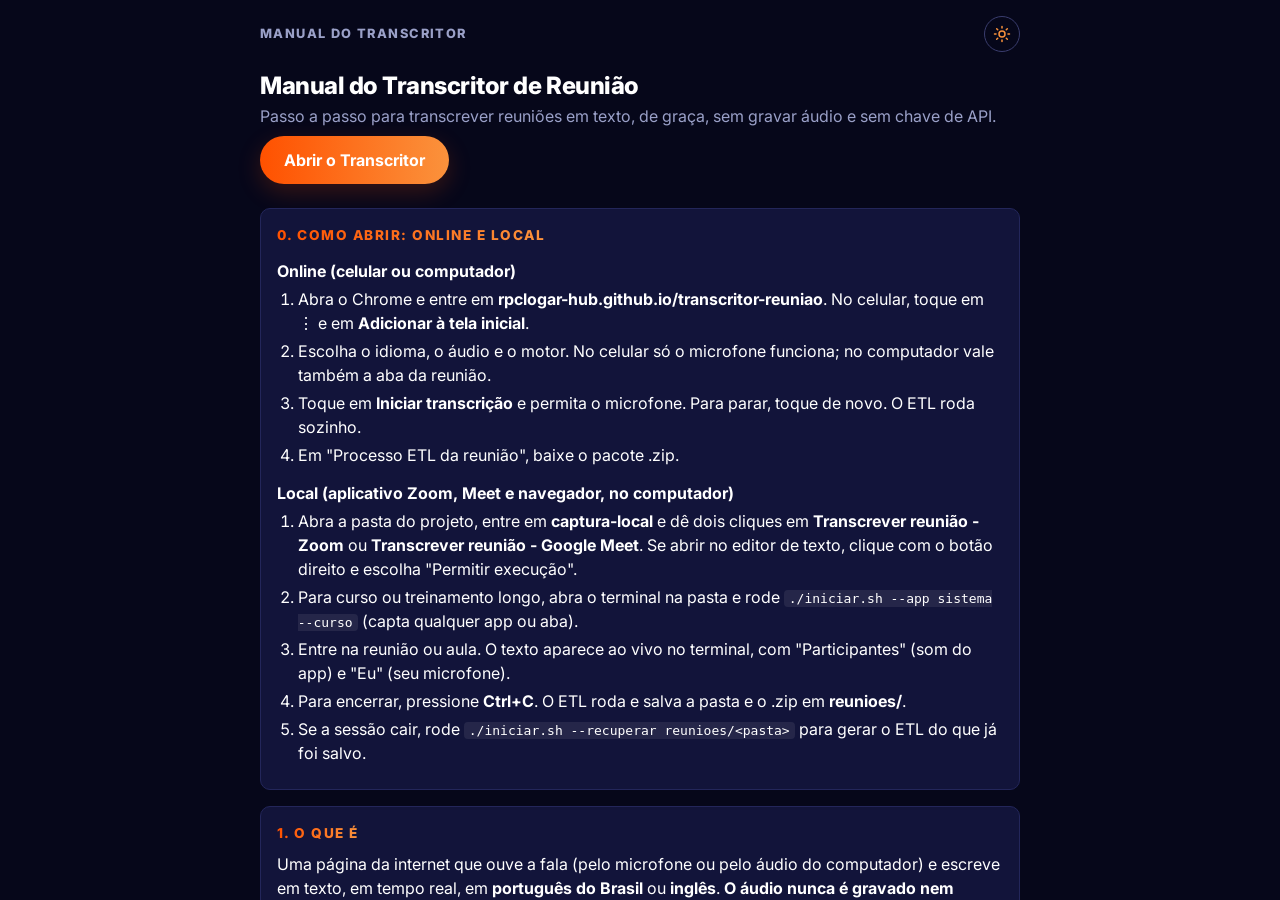
==== commit 0dcff8b0: "Atalhos .desktop válidos (scripts abrir-zoom.sh e abrir-meet.sh) e marcados como confiáveis Co-Autho" ====
--- a/manual.html
+++ b/manual.html
@@ -56,7 +56,7 @@
     </ol>
     <h3>Local (aplicativo Zoom, Meet e navegador, no computador)</h3>
     <ol>
-      <li>Abra a pasta do projeto, entre em <b>captura-local</b> e dê dois cliques em <b>Transcrever reunião - Zoom</b> ou <b>Transcrever reunião - Google Meet</b>. Na primeira vez, clique com o botão direito e escolha "Permitir execução".</li>
+      <li>Abra a pasta do projeto, entre em <b>captura-local</b> e dê dois cliques em <b>Transcrever reunião - Zoom</b> ou <b>Transcrever reunião - Google Meet</b>. Se abrir no editor de texto, clique com o botão direito e escolha "Permitir execução".</li>
       <li>Para curso ou treinamento longo, abra o terminal na pasta e rode <code>./iniciar.sh --app sistema --curso</code> (capta qualquer app ou aba).</li>
       <li>Entre na reunião ou aula. O texto aparece ao vivo no terminal, com "Participantes" (som do app) e "Eu" (seu microfone).</li>
       <li>Para encerrar, pressione <b>Ctrl+C</b>. O ETL roda e salva a pasta e o .zip em <b>reunioes/</b>.</li>
